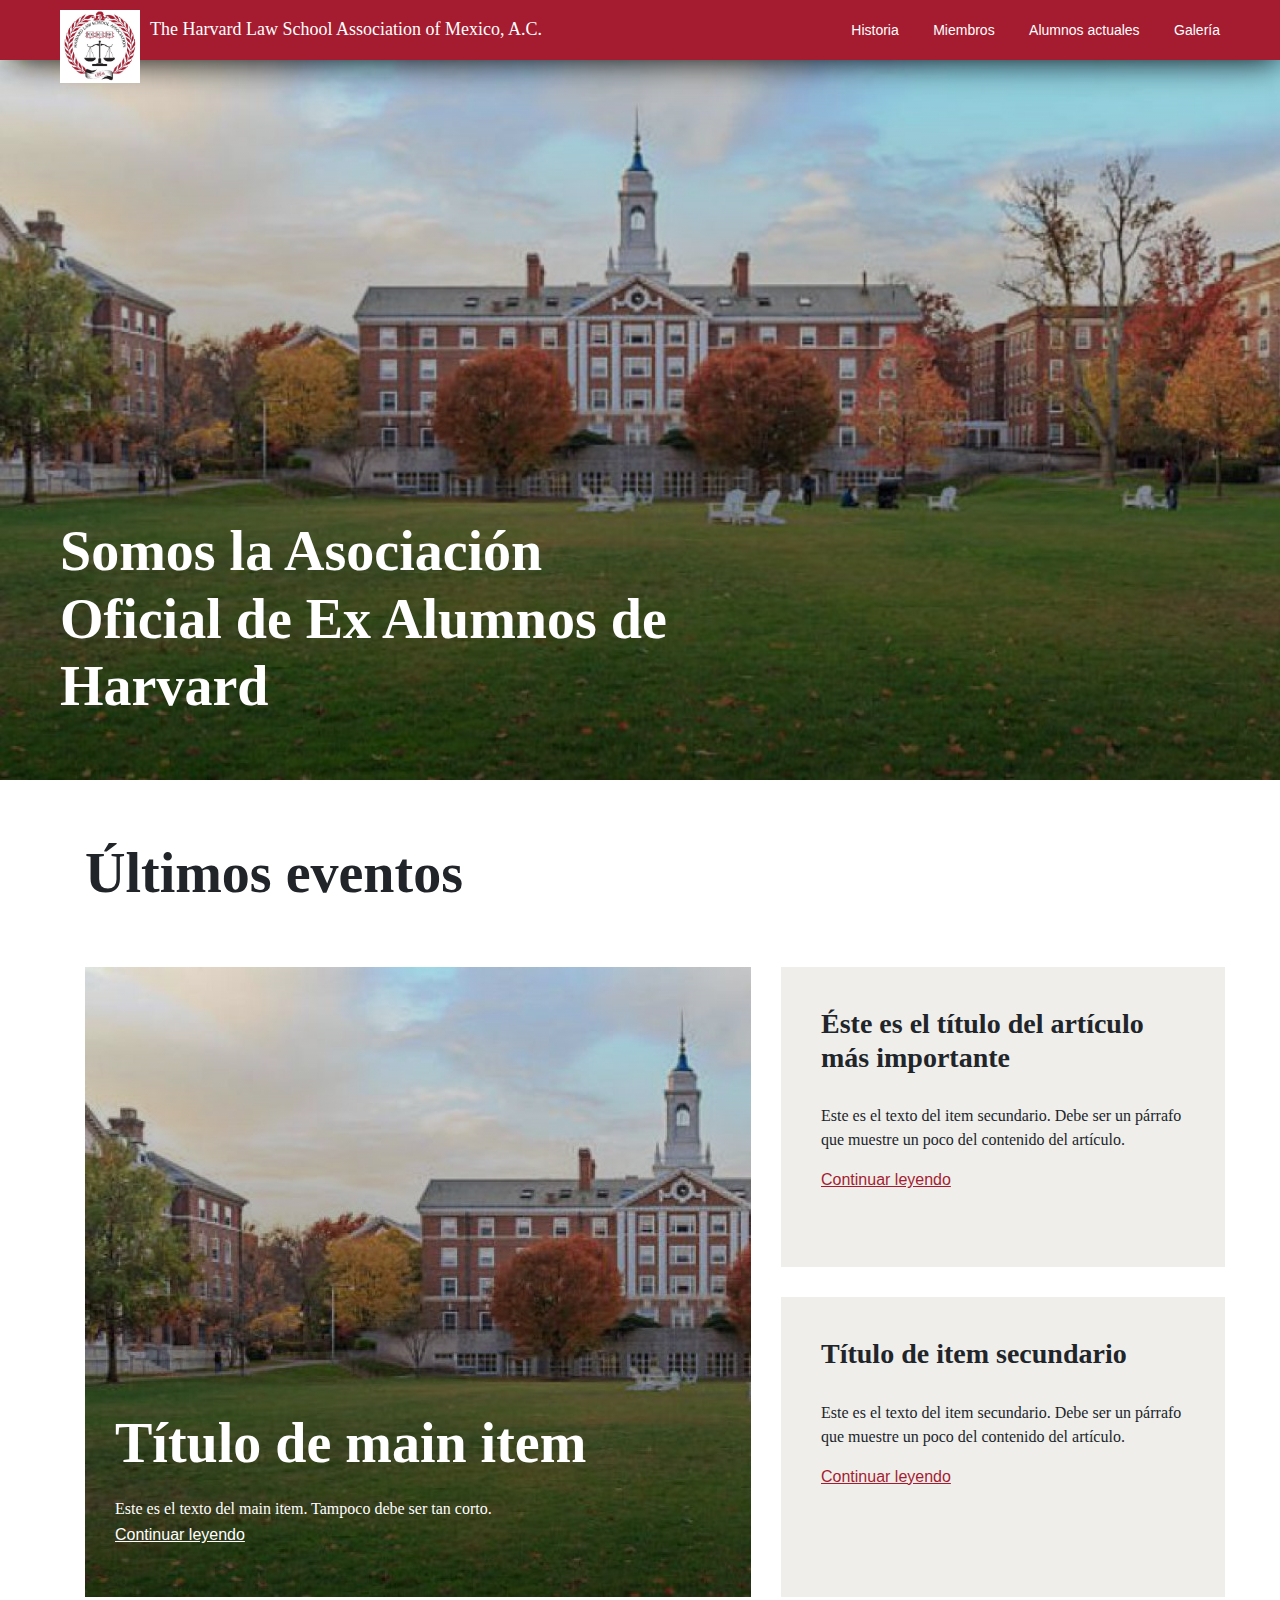
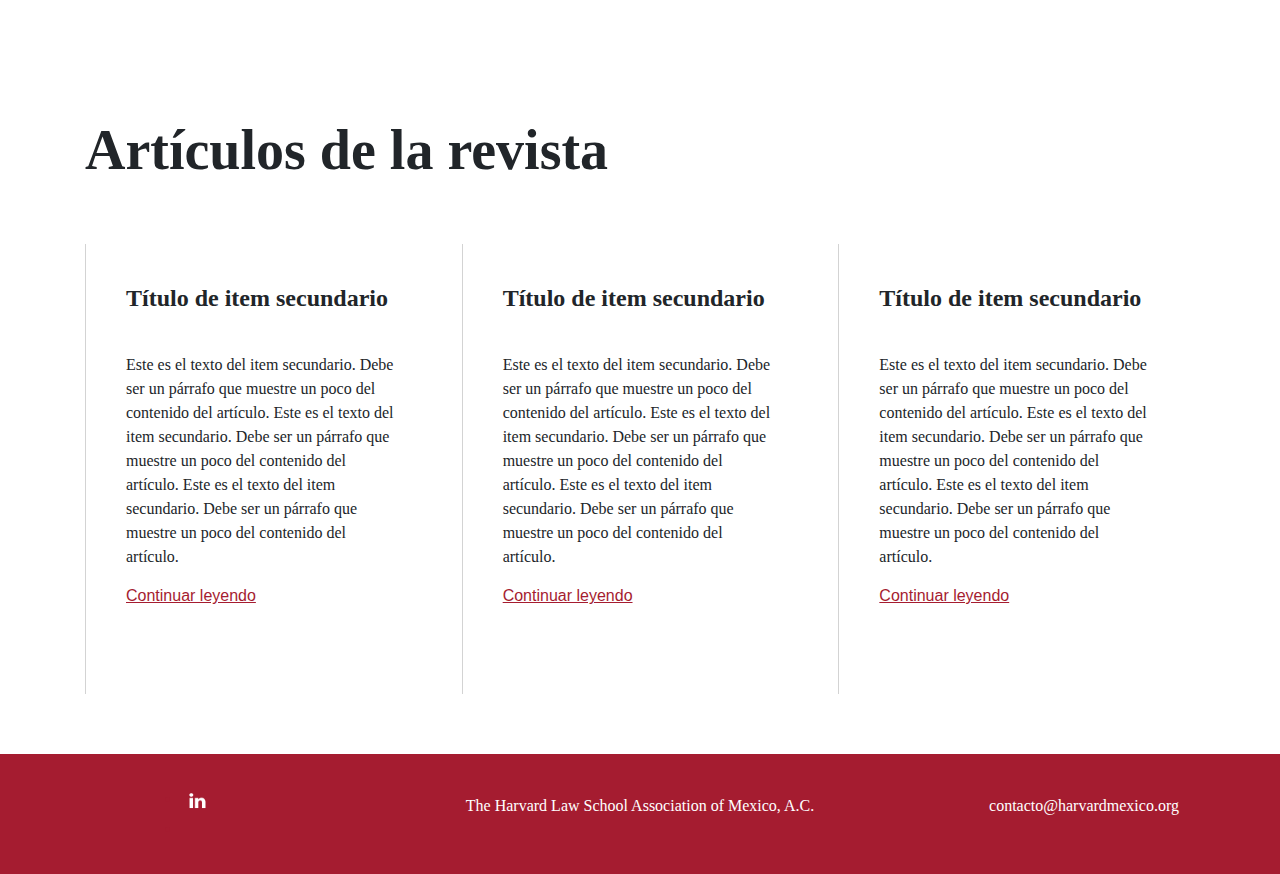
==== index.html @ 9f2e5a5d "Story view" ====
<!DOCTYPE html>
<html>
<head>
  <title>The Harvard Law School Association of Mexico, A.C.</title>
  <link rel="stylesheet" type="text/css" href="styles/bootstrap.css">
  <link rel="stylesheet" type="text/css" href="styles/styles.css">
</head>
<body>
  <header>
    <div class="logo">
      <div class="image"></div>
      <h6 class="logo-title">The Harvard Law School Association of Mexico, A.C.</h6>
    </div>
    <ul>
      <a href="">
        <li>Historia</li>
      </a>
      <a href="">
        <li>Miembros</li>
      </a>
      <a href="">
        <li>Alumnos actuales</li>
      </a>
      <a href="">
        <li>Galería</li>
      </a>
    </ul>
  </header>

  <section class="cover">
    <h1>Somos la Asociación Oficial de Ex Alumnos de Harvard</h1>
  </section>

  <section class="horizontal-container">
    <div class="container">
      <h1>Últimos eventos</h1>
      <div class="main-grid">
        <div class="main-item">
          <h1>Título de main item</h1>
          <p>Este es el texto del main item. Tampoco debe ser tan corto.</p>
          <a href="">Continuar leyendo</a>
        </div>
        <div class="item">
          <h3>Éste es el título del artículo más importante</h3>
          <p>
            Este es el texto del item secundario. Debe ser un párrafo que muestre un poco del contenido
            del artículo.
          </p>
          <a href="">Continuar leyendo</a>
        </div>
        <div class="item">
          <h3>Título de item secundario</h3>
          <p>
            Este es el texto del item secundario. Debe ser un párrafo que muestre un poco del contenido
            del artículo.
          </p>
          <a href="">Continuar leyendo</a>
        </div>
      </div>
    </div>
  </section>

  <section class="horizontal-container">
    <div class="container">
      <h1>Artículos de la revista</h1>
      <div class="subsite-grid">
        <div class="item">
          <h4>Título de item secundario</h4>
          <p>
            Este es el texto del item secundario. Debe ser un párrafo que muestre un poco del contenido
              del artículo. Este es el texto del item secundario. Debe ser un párrafo que muestre un poco del contenido
              del artículo. Este es el texto del item secundario. Debe ser un párrafo que muestre un poco del contenido
            del artículo.
          </p>
          <a href="">Continuar leyendo</a>
        </div>
        <div class="item">
          <h4>Título de item secundario</h4>
          <p>
            Este es el texto del item secundario. Debe ser un párrafo que muestre un poco del contenido
              del artículo. Este es el texto del item secundario. Debe ser un párrafo que muestre un poco del contenido
              del artículo. Este es el texto del item secundario. Debe ser un párrafo que muestre un poco del contenido
            del artículo.
          </p>
          <a href="">Continuar leyendo</a>
        </div>
        <div class="item">
          <h4>Título de item secundario</h4>
          <p>
              Este es el texto del item secundario. Debe ser un párrafo que muestre un poco del contenido
              del artículo. Este es el texto del item secundario. Debe ser un párrafo que muestre un poco del contenido
              del artículo. Este es el texto del item secundario. Debe ser un párrafo que muestre un poco del contenido
            del artículo.
          </p>
          <a href="">Continuar leyendo</a>
        </div>
      </div>
    </div>
  </section>

  <footer>
    <div class="container footer-container">
      <div class="item">
        <ul class="socials">
          <a href="">
            <li id="linked-in"></li>
          </a>
          <a href="">
            <li></li>
          </a>
        </ul>
      </div>
      <div class="item">
        <p>The Harvard Law School Association of Mexico, A.C.</p>
      </div>
      <div class="item">
        <p>contacto@harvardmexico.org</p>
      </div>
    </div>
  </footer>
</body>
</html>
---- styles/styles.css ----
* {
  margin: 0;
  padding: 0;
}

footer {
  background-color: #a51c30;
  display: grid;
  height: 120px;
  width: 100%;
}

header {
  background-color: #a51c30;
  box-shadow: 5px 5px 35px -5px black;
  display: grid;
  grid-template-columns: 490px auto;
  height: 60px;
  padding: 0 60px;
  position: relative;
  width: 100%;
  z-index: 10;
}

header ul {
  align-self: center;
  justify-self: end;
  list-style: none;
  margin: 0;
}

header a {
  text-decoration: none;
}

header li {
  color: white;
  display: inline;
  font-size: 14px;
  margin-left: 30px;
}

header .image {
  background-image: url(../images/hlsm-logo.png);
  height: 70px;
  position: absolute;
  top: 10px;
  width: 80px;
  height: 80px;
  background-size: contain;
  background-repeat: no-repeat;
  padding: 10px;
}

header .logo {
  display: grid;
  position: relative;
}

header .logo-title {
  align-self: center;
  color: white;
  font-family: "Hoefler Text A","Hoefler Text B",serif;
  font-size: 18px;
  margin: 0;
  margin-left: 90px;
}

a {
  color: #a51c30;
  text-decoration: underline;
}

a:hover {
  color: #a51c30;
}

h1, h2, h3, h4 {
  margin-bottom: 60px;
  font-family: "Hoefler Text A","Hoefler Text B",serif;
  font-weight: bold;
}

h1 {
  font-size: 3.5rem;
}

p {
  font-family: Georgia, serif;
}

.cover {
  background: linear-gradient(rgba(0, 0, 0, 0.1), rgba(0,0,0,0.6)), url(../images/harvard.jpg);
  background-size: cover;
  height: 80vh;
  position: relative;
  width: 100%;
}

.cover h1 {
  color: white;
  position: absolute;
  bottom: 0;
  width: 50%;
  left: 60px;
}

.horizontal-container {
  padding: 60px 0;
}

/* Grids*/

.main-grid {
  display: grid;
  grid-template-columns: 60% 40%;
  grid-template-rows: 1fr 1fr;
  grid-row-gap: 30px;
  grid-column-gap: 30px;
}

.main-grid .main-item {
  background: linear-gradient(rgba(0, 0, 0, 0.1), rgba(0,0,0,0.6)), url(../images/harvard.jpg);
  grid-row-start: 1;
  grid-row-end: 3;
  position: relative;
}

.main-item h1 {
  position: absolute;
  bottom: 60px;
  color: white;
  left: 30px;
}

.main-item p {
  position: absolute;
  bottom: 60px;
  color: white;
  left: 30px;
}

.main-item a {
  position: absolute;
  color: white;
  left: 30px;
  bottom: 50px;
  text-decoration: underline;
}

.main-grid .item {
  background-color: #efeeeb;
  height: 300px;
  padding: 40px;
}

.main-grid .item h3 {
  margin-bottom: 30px;
}

.main-item img {
  height: 100%;
  object-fit: cover;
  width: 100%;
}

.subsite-grid {
  display: grid;
  grid-template-columns: 1fr 1fr 1fr;
  grid-column-gap: 20px;
}

.subsite-grid .item {
  height: 450px;
  padding: 40px;
  border-left: 1px solid lightgray;
}

.subsite-grid .item h4 {
  margin-bottom: 40px;
}

.subsite-grid .item p {
  max-height: 215px;
}

/* Footer */

.footer-container {
  color: white;
  display: grid;
  grid-template-columns: 20% 60% 20%;
}

.footer-container .item {
  align-self: center;
  justify-self: center;
}

.footer-container .socials {
  margin: 0;
  display: grid;
}

#linked-in {
  background-image: url(../images/linked-in-logo.png);
  width: 30px;
  height: 30px;
  background-size: cover;
}


/* Story View */

.story .cover {
  height: 60vh;
}
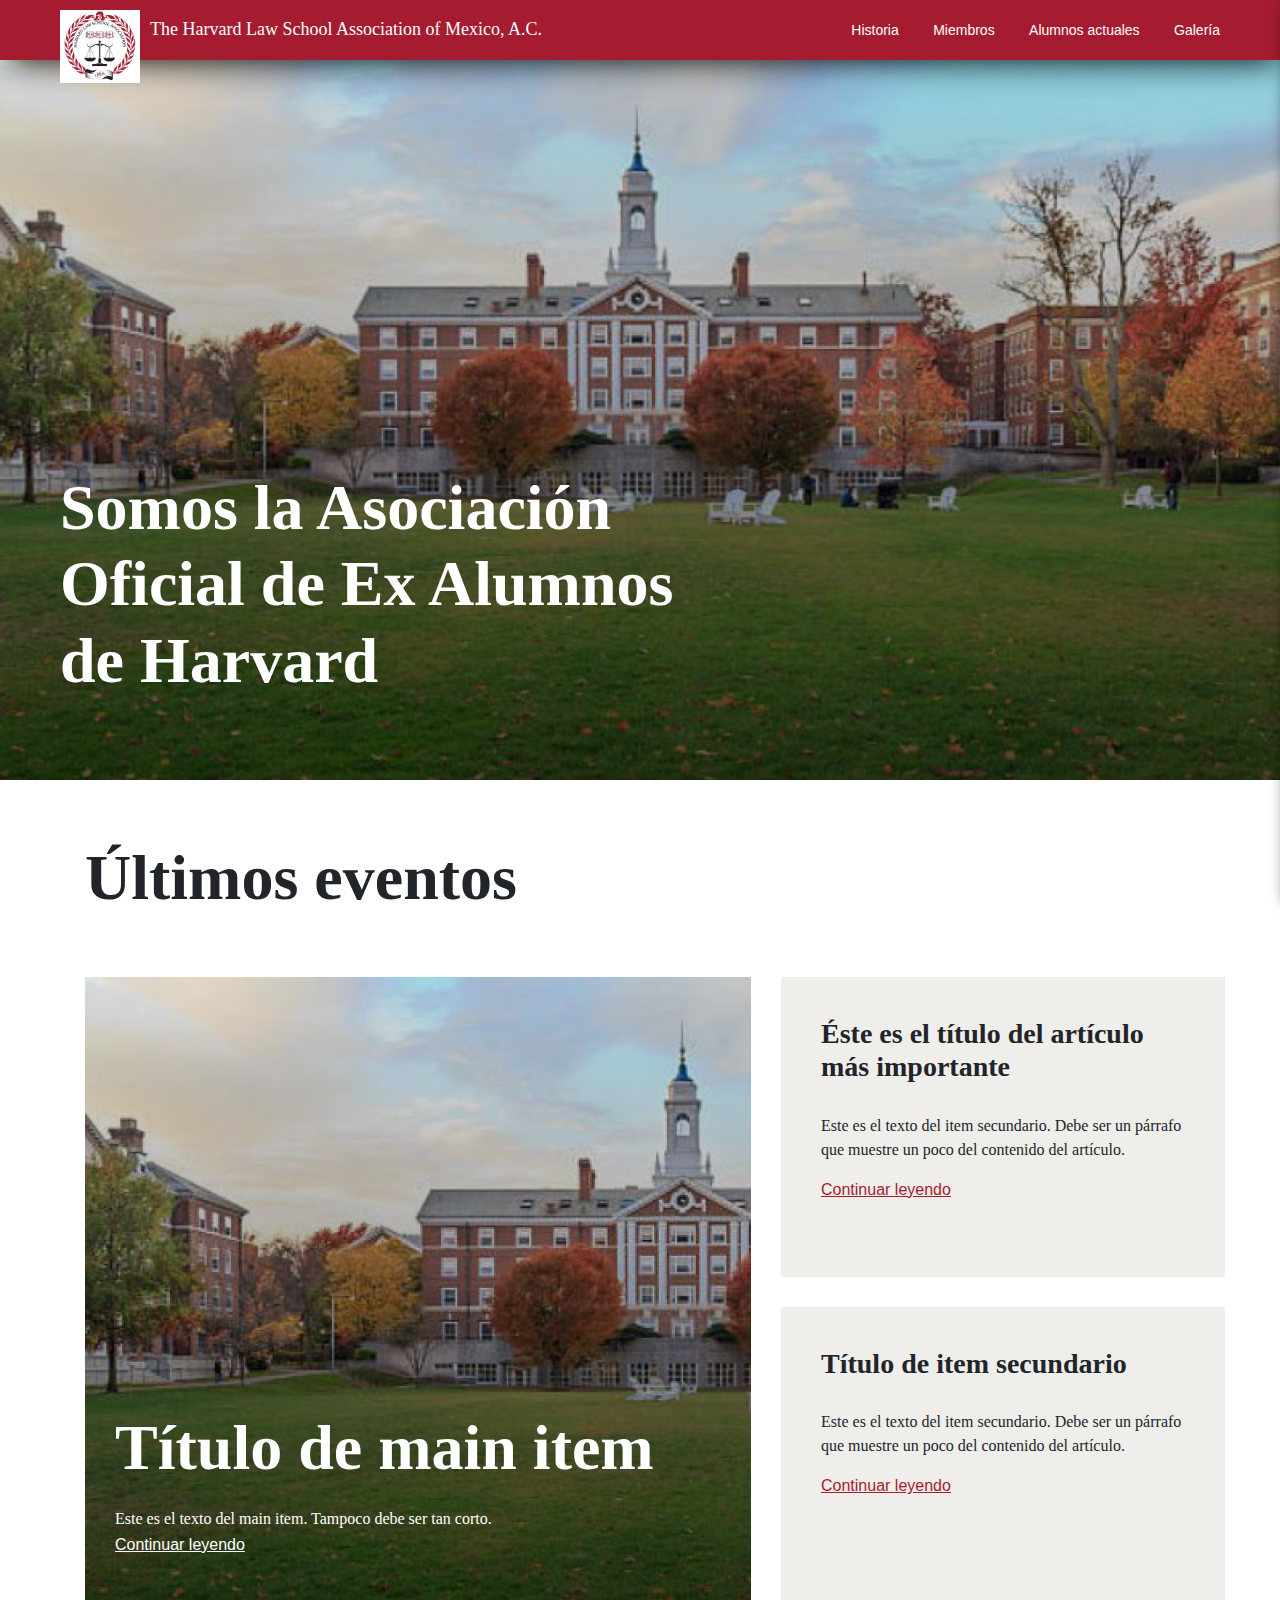
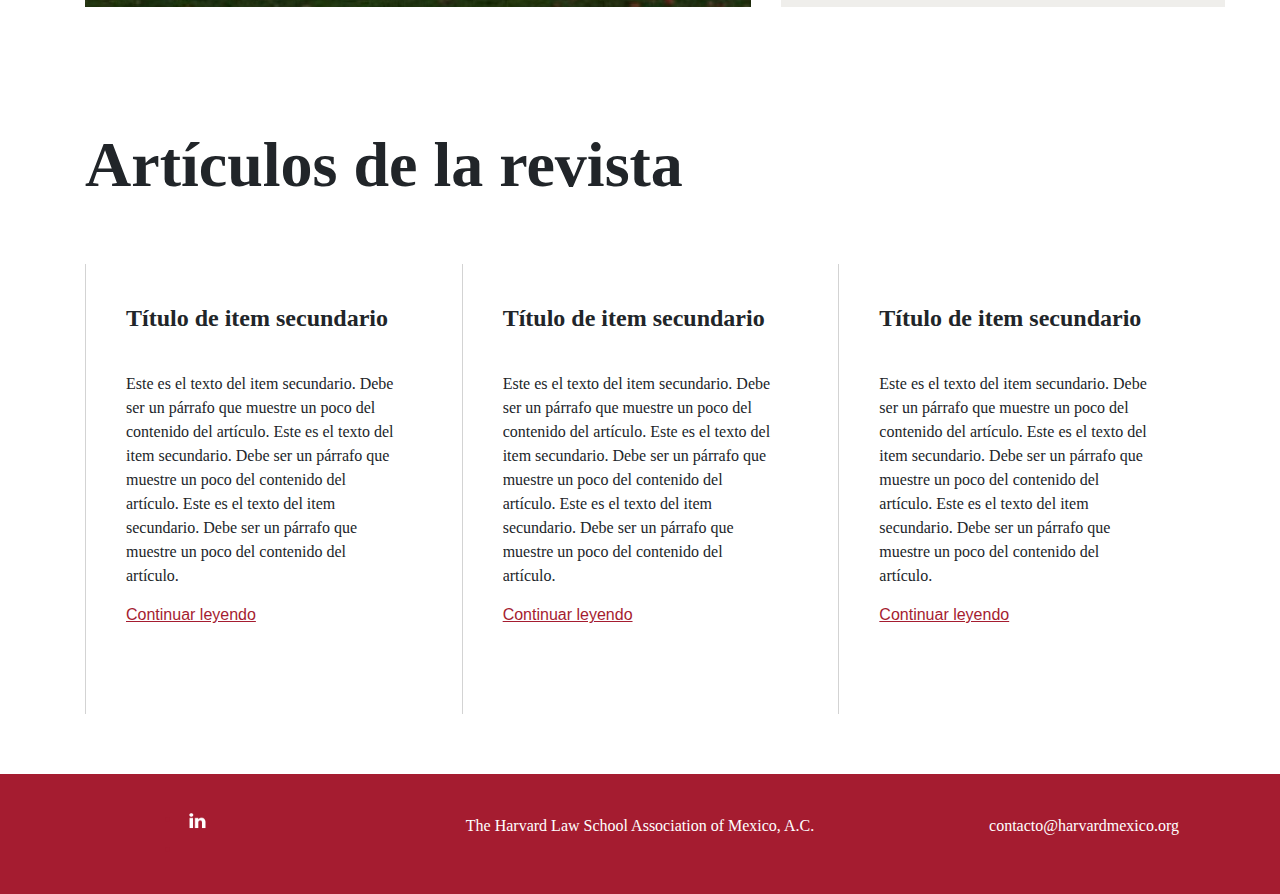
==== commit a1d9250b: "Side menu" ====
--- a/index.html
+++ b/index.html
@@ -4,6 +4,8 @@
   <title>The Harvard Law School Association of Mexico, A.C.</title>
   <link rel="stylesheet" type="text/css" href="styles/bootstrap.css">
   <link rel="stylesheet" type="text/css" href="styles/styles.css">
+  <script src="javascripts/jquery.js"></script>
+  <script src="javascripts/main.js"></script>
 </head>
 <body>
   <header>
@@ -25,7 +27,26 @@
         <li>Galería</li>
       </a>
     </ul>
+    <img src="images/hamburger-icon.png" alt="" class="menu-icon">
   </header>
+
+  <aside>
+    <img src="images/close-icon.png" alt="" class="close-icon">
+    <ul>
+      <a href="">
+        <li>Historia</li>
+      </a>
+      <a href="">
+        <li>Miembros</li>
+      </a>
+      <a href="">
+        <li>Alumnos actuales</li>
+      </a>
+      <a href="">
+        <li>Galería</li>
+      </a>
+    </ul>
+  </aside>
 
   <section class="cover">
     <h1>Somos la Asociación Oficial de Ex Alumnos de Harvard</h1>
--- a/styles/styles.css
+++ b/styles/styles.css
@@ -38,6 +38,7 @@
   display: inline;
   font-size: 14px;
   margin-left: 30px;
+  font-family: "Whitney SSm A","Whitney SSm B", sans-serif;
 }
 
 header .image {
@@ -66,6 +67,41 @@
   margin-left: 90px;
 }
 
+aside {
+  width: 350px;
+  display: block;
+  position: fixed;
+  z-index: 100;
+  height: 100vh;
+  top: 0;
+  right: -360px;
+  background-color: #a51c30;
+  box-shadow: -5px 5px 15px -3px black;
+  transition: all 0.5s;
+}
+
+aside.shown {
+  right: 0;;
+}
+
+aside ul {
+  list-style: none;
+  margin-top: 60px;
+}
+
+aside li {
+  color: white;
+  padding-left: 50px;
+  margin-bottom: 40px;
+}
+
+aside img {
+  position: absolute;
+  width: 30px;
+  right: 30px;
+  top: 20px;
+}
+
 a {
   color: #a51c30;
   text-decoration: underline;
@@ -75,18 +111,22 @@
   color: #a51c30;
 }
 
-h1, h2, h3, h4 {
-  margin-bottom: 60px;
+h1, h2, h3, h4, h5 {
+  margin-bottom: 0;
   font-family: "Hoefler Text A","Hoefler Text B",serif;
   font-weight: bold;
 }
 
 h1 {
-  font-size: 3.5rem;
+  font-size: 4em;
 }
 
 p {
   font-family: Georgia, serif;
+}
+
+.menu-icon {
+  display: none;
 }
 
 .cover {
@@ -100,13 +140,17 @@
 .cover h1 {
   color: white;
   position: absolute;
-  bottom: 0;
+  bottom: 80px;
   width: 50%;
   left: 60px;
 }
 
 .horizontal-container {
   padding: 60px 0;
+}
+
+.horizontal-container h1 {
+  margin-bottom: 60px;
 }
 
 /* Grids*/
@@ -182,6 +226,81 @@
 
 .subsite-grid .item p {
   max-height: 215px;
+  overflow: hidden;
+}
+
+.magazine-grid {
+  display: grid;
+  grid-template-columns: 300px auto;
+  grid-column-gap: 50px;
+}
+
+.magazine-grid .magazine-item {
+  display: grid;
+  height: 400px;
+  width: 300px;
+  background-color: #efeeeb;
+  margin-bottom: 50px;
+  box-shadow: 5px 5px 10px -4px grey;
+}
+
+.magazine-grid .magazine-item h4 {
+  grid-row-start: 1;
+  grid-column-start: 1;
+  align-self: center;
+  justify-self: center;
+}
+
+.magazine-grid .magazine-item::after {
+  grid-row-start: 1;
+  grid-column-start: 1;
+  content: '';
+  width: 80%;
+  height: 85%;
+  display: block;
+  align-self: center;
+  border: 1px solid gray;
+  justify-self: center;
+}
+
+.magazine-grid .articles-list {
+  list-style: none;
+}
+
+.articles-list a {
+  text-decoration: none;
+}
+
+.articles-list h4 {
+  color: black;
+}
+
+.articles-list h5 {
+  color: gray;
+}
+
+.articles-list li {
+  margin-bottom: 40px;
+  padding-left: 30px;
+  border-left: 2px solid gray;
+}
+
+/* Sections */
+
+.section-title {
+  margin-bottom: 100px !important;
+  position: relative;
+}
+
+.section-title::after {
+  display: block;
+  content: '';
+  width: 100px;
+  height: 10px;
+  background-color: rgba(90,90,90,0.15);
+  position: absolute;
+  bottom: -15px;
+  left: -20px;
 }
 
 /* Footer */
@@ -214,4 +333,180 @@
 
 .story .cover {
   height: 60vh;
+}
+
+/* Members */
+
+.members img {
+  object-fit: cover;
+  width: 200px;
+  height: 200px;
+  position: absolute;
+  z-index: 2;
+}
+
+.members img::after {
+  content: '';
+}
+
+.profile-container {
+  position: relative;
+  display: grid;
+  height: 220px;
+  grid-template-columns: 32% 68%;
+  margin-bottom: 60px;
+}
+
+.profile-container * {
+  margin-bottom: 20px;
+}
+
+.profile-container .img-back-frame {
+  display: block;
+  width: 200px;
+  height: 200px;
+  position: absolute;
+  border: 3px solid lightgray;
+  left: 20px;
+  top: 20px;
+  z-index: 1;
+}
+
+.profile-container .profile-info {
+  grid-column-start: 2;
+}
+
+.profile-container .profile-info h4 {
+  color: #bbbbbb;
+}
+
+.social-media-icons {
+  list-style: none;
+}
+
+.social-media-icons li img {
+  width: 20px;
+  height: 20px;
+  display: inline-block;
+  position: relative;
+}
+
+.social-media-icons li {
+  display: inline;
+  margin-right: 20px;
+}
+
+.profile-grid {
+  display: flex;
+  flex-wrap: wrap;
+  justify-content: space-between;
+}
+
+.profile-cell {
+  width: 300px;
+  height: 500px;
+  margin-bottom: 20px;
+  margin-right: 20px;
+  display: flex;
+  flex-direction: column;
+}
+
+.profile-cell img {
+  position: relative;
+  width: 250px;
+}
+
+.profile-cell * {
+  margin-bottom: 20px;
+} 
+
+.profile-cell h4::after {
+  content: '';
+  width: 70%;
+  height: 2px;
+  background-color: #a51c30;
+  display: block;
+  margin-top: 10px;
+}
+
+/*  Event  */
+
+.event {
+  display: grid;
+  grid-template-columns: 55% 45%;
+  grid-column-gap: 40px;
+}
+
+.event-image img {
+  object-fit: cover;
+  width: 100%;
+}
+
+.event-info h1 {
+  margin-bottom: 0;
+}
+
+.event-info h5 {
+  margin-bottom: 60px;
+  color: gray;
+  font-weight: 100;
+}
+
+
+/* MOBILE VIEW  */
+
+@media (min-width: 320px) and (max-width:991px) {
+/* @media only screen
+and (min-device-width: 320px) 
+and (max-device-width: 991px) { */
+  footer {
+    height: auto;
+  }
+
+  .footer-container {
+    grid-template-columns: 100%;
+    padding: 20px 0;
+  }
+
+  .cover {
+    height: 60vh;
+  }
+  
+  .cover h1 {
+    width: 70%;
+  }
+  .main-grid {
+    grid-template-columns: 100%;
+    grid-template-rows: 1fr 1fr 1fr 1fr;
+  }
+
+  .subsite-grid {
+    grid-template-columns: 100%;
+    grid-template-rows: 300px;
+  }
+
+  .subsite-grid .item {
+    height: 300px;
+  }
+}
+
+/*  MOBILE HEADER VIEW  */
+
+@media (max-width:1014px) {
+  header ul {
+    display: none;
+  }
+
+  header {
+    padding: 0 40px 0 60px;
+  }
+
+  .menu-icon {
+    display: block;
+    object-fit: cover;
+    width: 30px;
+    height: 30px;
+    align-self: center;
+    justify-self: end;
+  }
 }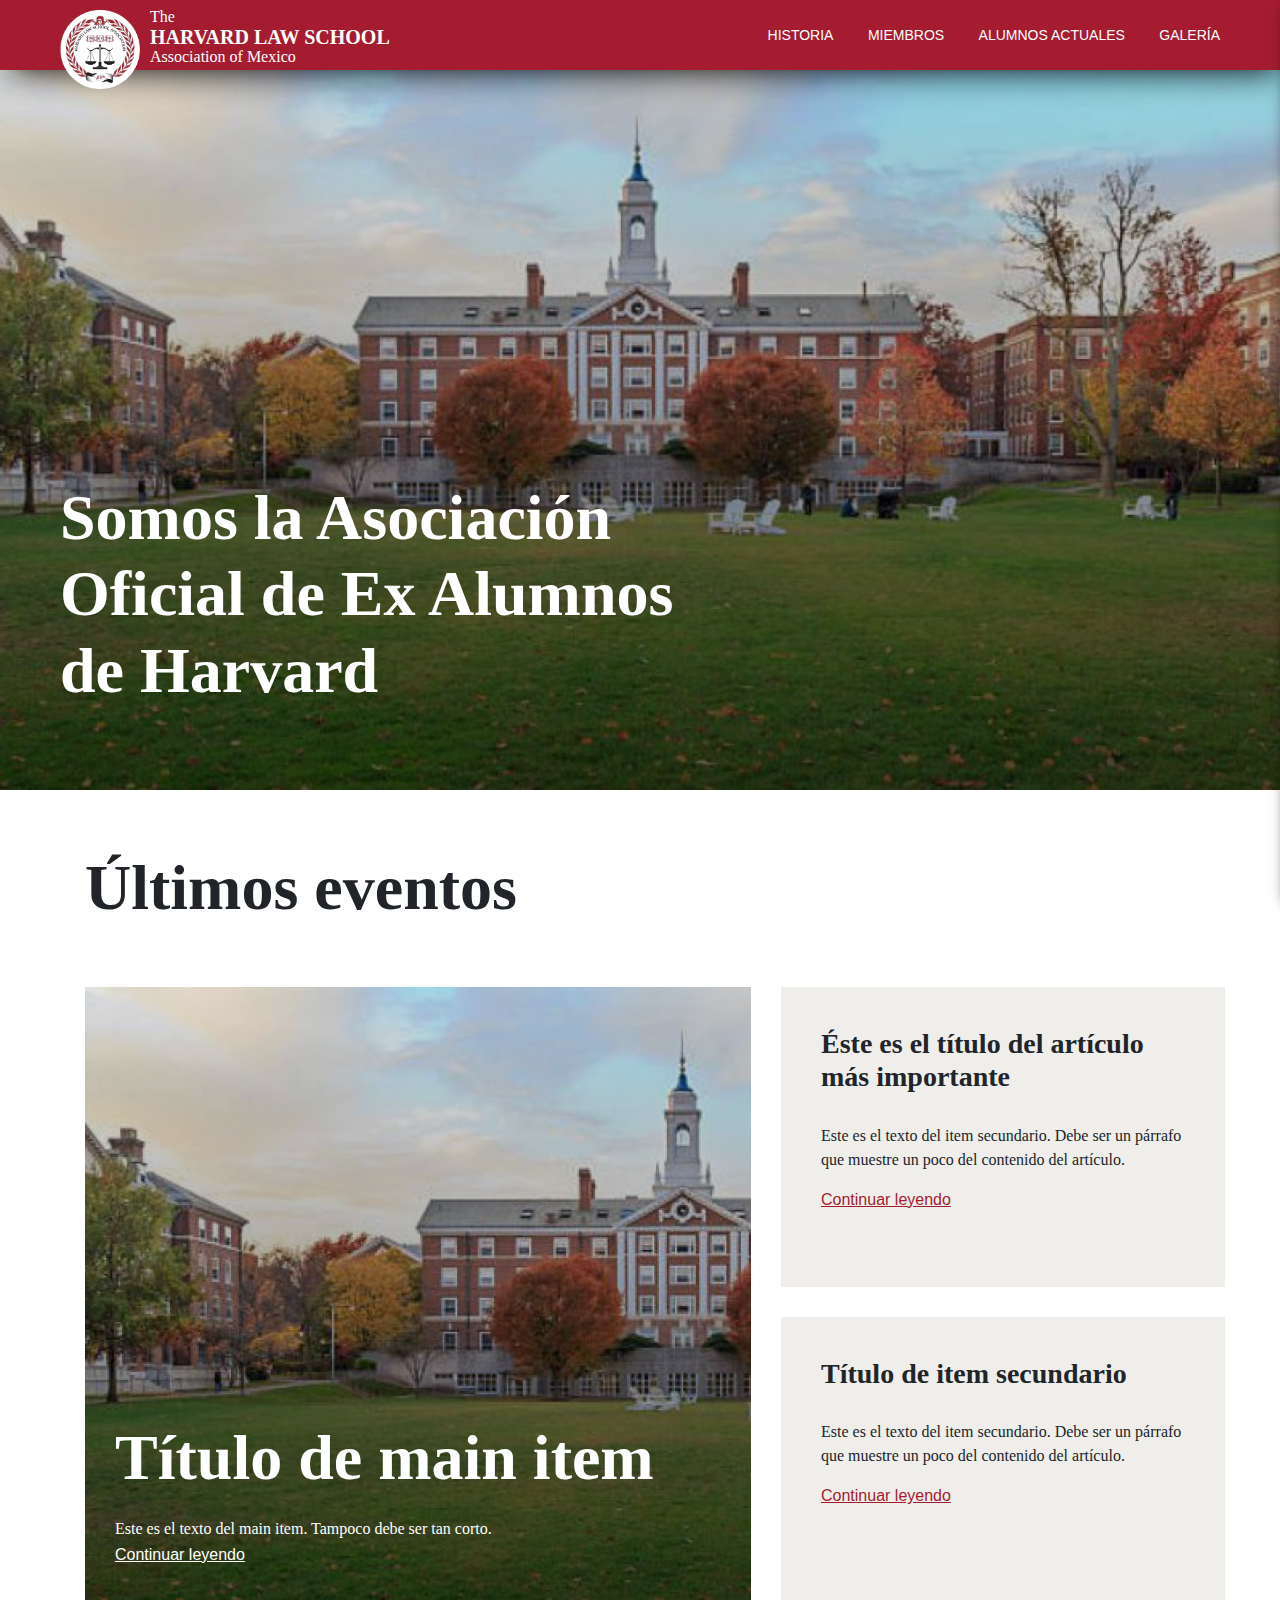
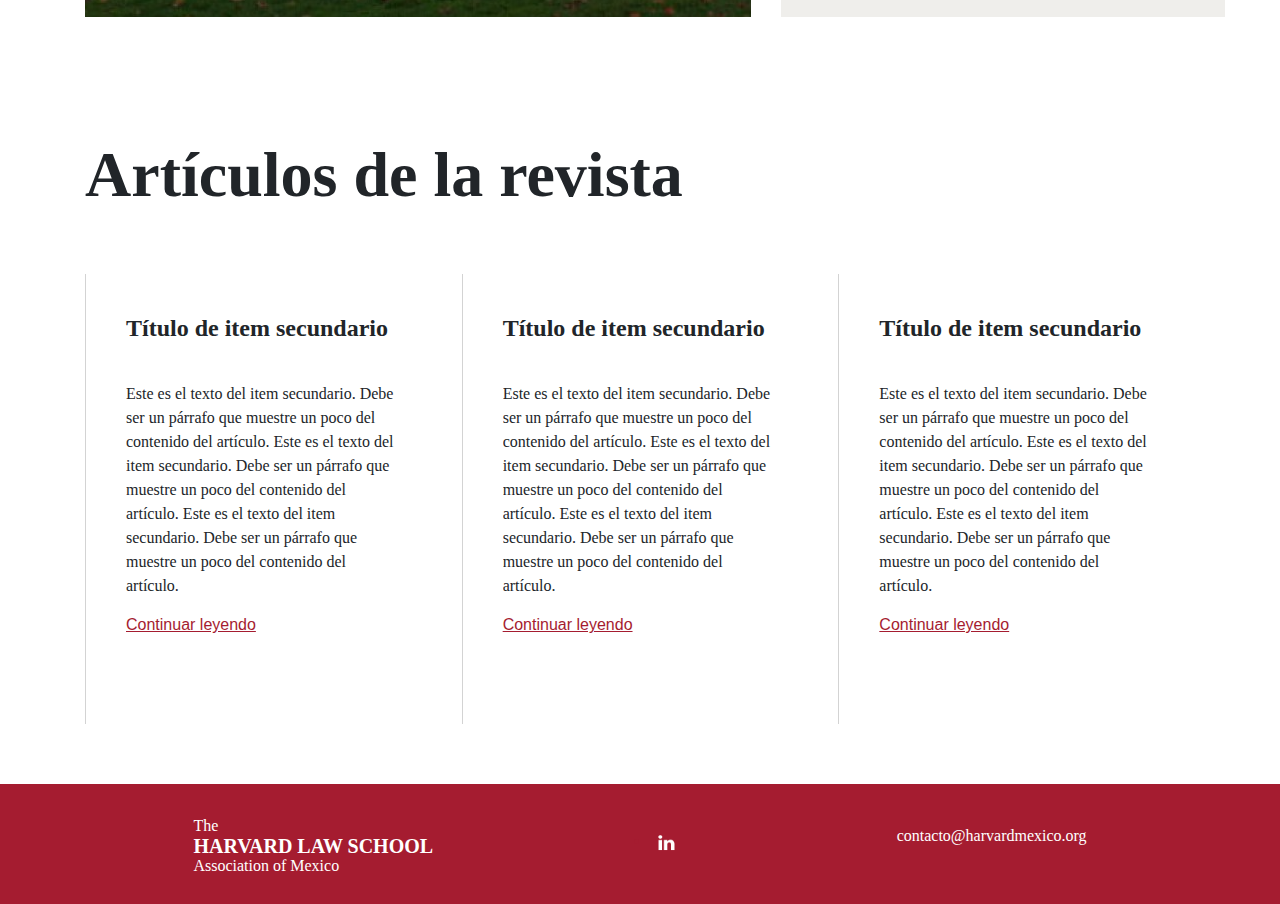
==== commit 01ddf596: "Correct mobile header" ====
--- a/index.html
+++ b/index.html
@@ -6,44 +6,70 @@
   <link rel="stylesheet" type="text/css" href="styles/styles.css">
   <script src="javascripts/jquery.js"></script>
   <script src="javascripts/main.js"></script>
+
+  <meta name="HandheldFriendly" content="true">
+  <meta name="viewport" content="width=device-width, initial-scale=1, maximum-scale=1, user-scalable=0">
+  <meta http-equiv="X-UA-Compatible" content="IE=11">
+  <meta charset="utf-8">
 </head>
 <body>
   <header>
-    <div class="logo">
+    <a class="logo" href="index.html">
       <div class="image"></div>
-      <h6 class="logo-title">The Harvard Law School Association of Mexico, A.C.</h6>
-    </div>
+      <div class="logo-title-grid">
+        <p class="logo-title">The</p>
+        <h5>
+          HARVARD LAW SCHOOL
+        </h5>
+        <p>
+          Association of Mexico
+        </p>
+      </div>
+    </a>
     <ul>
-      <a href="">
-        <li>Historia</li>
+      <a href="story.html">
+        <li>HISTORIA</li>
+      </a>
+      <a href="members.html">
+        <li>MIEMBROS</li>
+      </a>
+      <a href="alumni.html">
+        <li>ALUMNOS ACTUALES</li>
       </a>
       <a href="">
-        <li>Miembros</li>
-      </a>
-      <a href="">
-        <li>Alumnos actuales</li>
-      </a>
-      <a href="">
-        <li>Galería</li>
+        <li>GALERÍA</li>
       </a>
     </ul>
-    <img src="images/hamburger-icon.png" alt="" class="menu-icon">
+    <img src="images/hamburger-icon.png" alt="" id="menu-icon">
   </header>
 
   <aside>
     <img src="images/close-icon.png" alt="" class="close-icon">
     <ul>
-      <a href="">
-        <li>Historia</li>
+      <a href="index.html">
+        <li class="sidebar-logo">
+          <div class="logo-title-grid">
+            <p class="logo-title">The</p>
+            <h5>
+              HARVARD LAW SCHOOL
+            </h5>
+            <p>
+              Association of Mexico
+            </p>
+          </div>
+        </li>
+      </a>
+      <a href="story.html">
+        <li>HISTORIA</li>
+      </a>
+      <a href="members.html">
+        <li>MIEMBROS</li>
+      </a>
+      <a href="alumni.html">
+        <li>ALUMNOS ACTUALES</li>
       </a>
       <a href="">
-        <li>Miembros</li>
-      </a>
-      <a href="">
-        <li>Alumnos actuales</li>
-      </a>
-      <a href="">
-        <li>Galería</li>
+        <li>GALERÍA</li>
       </a>
     </ul>
   </aside>
@@ -59,7 +85,7 @@
         <div class="main-item">
           <h1>Título de main item</h1>
           <p>Este es el texto del main item. Tampoco debe ser tan corto.</p>
-          <a href="">Continuar leyendo</a>
+          <a href="event.html">Continuar leyendo</a>
         </div>
         <div class="item">
           <h3>Éste es el título del artículo más importante</h3>
@@ -121,19 +147,24 @@
 
   <footer>
     <div class="container footer-container">
+      <div class="logo-title-grid item">
+        <p class="logo-title">The</p>
+        <h5>
+          HARVARD LAW SCHOOL
+        </h5>
+        <p>
+          Association of Mexico
+        </p>
+      </div>
+
       <div class="item">
         <ul class="socials">
           <a href="">
             <li id="linked-in"></li>
           </a>
-          <a href="">
-            <li></li>
-          </a>
         </ul>
       </div>
-      <div class="item">
-        <p>The Harvard Law School Association of Mexico, A.C.</p>
-      </div>
+      
       <div class="item">
         <p>contacto@harvardmexico.org</p>
       </div>
--- a/styles/styles.css
+++ b/styles/styles.css
@@ -1,3 +1,7 @@
+html {
+  overflow-x: hidden;
+}
+
 * {
   margin: 0;
   padding: 0;
@@ -10,12 +14,16 @@
   width: 100%;
 }
 
+footer .logo-title-grid {
+  margin: 0;
+}
+
 header {
   background-color: #a51c30;
   box-shadow: 5px 5px 35px -5px black;
   display: grid;
   grid-template-columns: 490px auto;
-  height: 60px;
+  height: 70px;
   padding: 0 60px;
   position: relative;
   width: 100%;
@@ -53,18 +61,14 @@
   padding: 10px;
 }
 
+header .logo-title-grid {
+  margin-left: 90px;
+}
+
+
 header .logo {
   display: grid;
   position: relative;
-}
-
-header .logo-title {
-  align-self: center;
-  color: white;
-  font-family: "Hoefler Text A","Hoefler Text B",serif;
-  font-size: 18px;
-  margin: 0;
-  margin-left: 90px;
 }
 
 aside {
@@ -86,19 +90,24 @@
 
 aside ul {
   list-style: none;
-  margin-top: 60px;
+  margin: 60px 50px 0 50px;
 }
 
 aside li {
-  color: white;
-  padding-left: 50px;
-  margin-bottom: 40px;
+  border-bottom: 1px solid white;
+  color: white;
+  padding: 15px 0;
+}
+
+aside li.sidebar-logo {
+  border: none;
 }
 
 aside img {
-  position: absolute;
-  width: 30px;
-  right: 30px;
+  position: absolute !important;
+  width: 30px !important;
+  height: 30px !important;
+  right: 30px !important;
   top: 20px;
 }
 
@@ -125,7 +134,7 @@
   font-family: Georgia, serif;
 }
 
-.menu-icon {
+#menu-icon {
   display: none;
 }
 
@@ -208,6 +217,18 @@
   width: 100%;
 }
 
+.logo-title-grid {
+  align-self: center;
+  color: white;
+  display: grid;
+  grid-template-columns: 100%;
+  grid-template-rows: 20px 20px 20px;
+}
+
+.logo-title-grid * {
+  margin: 0;
+}
+
 .subsite-grid {
   display: grid;
   grid-template-columns: 1fr 1fr 1fr;
@@ -233,6 +254,7 @@
   display: grid;
   grid-template-columns: 300px auto;
   grid-column-gap: 50px;
+  margin-bottom: 50px;
 }
 
 .magazine-grid .magazine-item {
@@ -308,7 +330,7 @@
 .footer-container {
   color: white;
   display: grid;
-  grid-template-columns: 20% 60% 20%;
+  grid-template-columns: auto auto auto;
 }
 
 .footer-container .item {
@@ -345,20 +367,23 @@
   z-index: 2;
 }
 
-.members img::after {
-  content: '';
-}
-
 .profile-container {
   position: relative;
   display: grid;
-  height: 220px;
   grid-template-columns: 32% 68%;
-  margin-bottom: 60px;
+  margin-bottom: 40px;
+  width: 80%;
+  border-bottom: 1px solid lightgray;
+  padding-bottom: 30px;
+}
+
+.profile-container:last-child {
+  margin-bottom: 0;
+  border: none;
 }
 
 .profile-container * {
-  margin-bottom: 20px;
+  margin-bottom: 15px;
 }
 
 .profile-container .img-back-frame {
@@ -367,8 +392,8 @@
   height: 200px;
   position: absolute;
   border: 3px solid lightgray;
-  left: 20px;
-  top: 20px;
+  left: 15px;
+  top: 15px;
   z-index: 1;
 }
 
@@ -404,8 +429,8 @@
 
 .profile-cell {
   width: 300px;
-  height: 500px;
-  margin-bottom: 20px;
+  height: 450px;
+  margin-bottom: 50px;
   margin-right: 20px;
   display: flex;
   flex-direction: column;
@@ -413,7 +438,8 @@
 
 .profile-cell img {
   position: relative;
-  width: 250px;
+  width: 300px;
+  height: 250px;
 }
 
 .profile-cell * {
@@ -463,16 +489,24 @@
     height: auto;
   }
 
+  h1 {
+    font-size: 40px;
+  }
+
   .footer-container {
     grid-template-columns: 100%;
-    padding: 20px 0;
+    grid-row-gap: 10px;
+    padding: 20px 20px;
+    text-align: center;
   }
 
   .cover {
-    height: 60vh;
+    height: 75vh;
   }
   
   .cover h1 {
+    bottom: 20px;
+    left: 20px;
     width: 70%;
   }
   .main-grid {
@@ -482,31 +516,68 @@
 
   .subsite-grid {
     grid-template-columns: 100%;
-    grid-template-rows: 300px;
+    grid-template-rows: auto;
   }
 
   .subsite-grid .item {
-    height: 300px;
+    height: auto;
+  }
+
+  .profile-container {
+    width: 90%;
+    grid-template-columns: 100%;
+    grid-template-rows: 240px auto;
+    height: auto;
+  }
+
+  .profile-container  .profile-info {
+    grid-row-start: 2;
+    grid-column-start: 1;
+  }
+
+  .magazine-grid {
+    grid-template-columns: 100%;
+  }
+
+  .event {
+    grid-template-columns: 100%;
+  }
+
+  .event-image img {
+    margin-top: 30px;
   }
 }
 
 /*  MOBILE HEADER VIEW  */
 
-@media (max-width:1014px) {
+@media (max-width:1090px) {
   header ul {
     display: none;
   }
 
   header {
-    padding: 0 40px 0 60px;
-  }
-
-  .menu-icon {
+    padding: 0 30px;
+    grid-template-columns: auto auto;
+  }
+
+  header .image {
+    width: 65px;
+  }
+
+  #menu-icon {
+    cursor: pointer;
     display: block;
     object-fit: cover;
     width: 30px;
     height: 30px;
     align-self: center;
     justify-self: end;
+    position: relative;
+  }
+}
+
+@media (max-width: 640px) {
+  header .logo-title-grid {
+    display: none;
   }
 }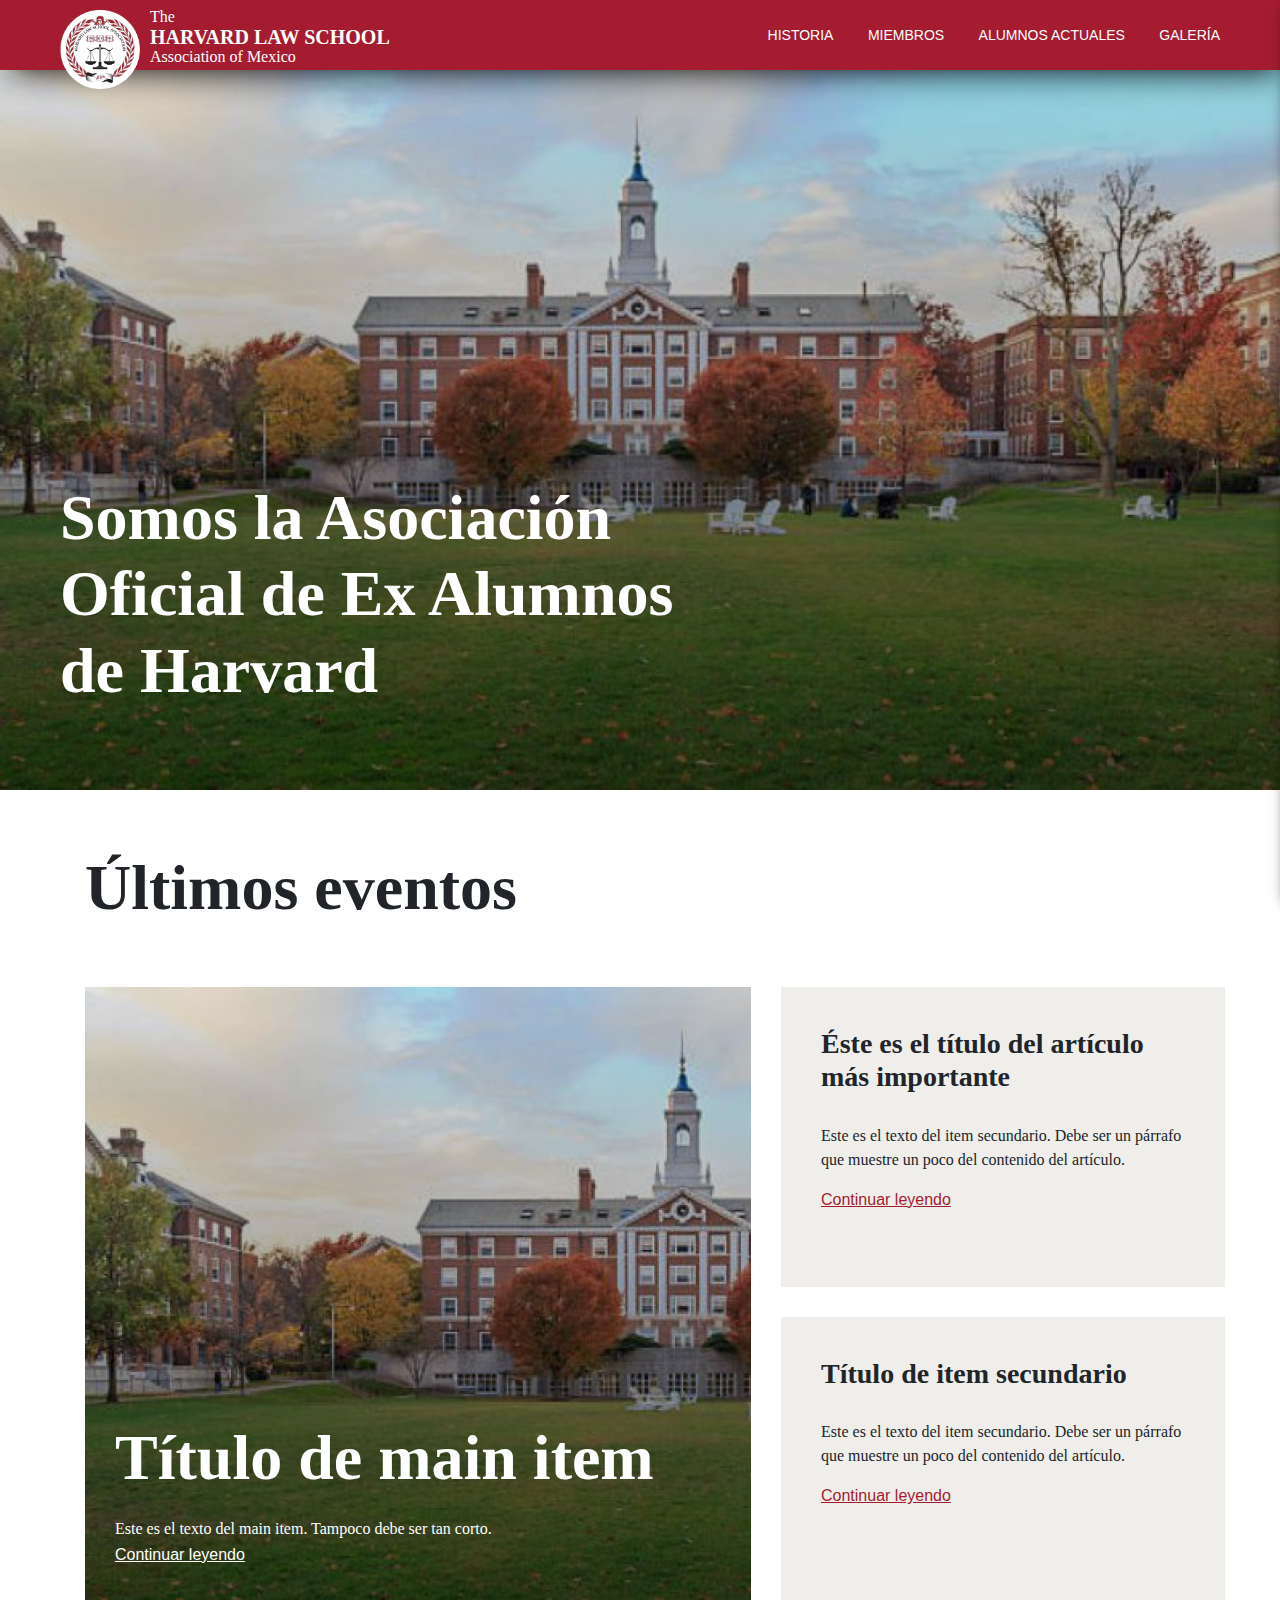
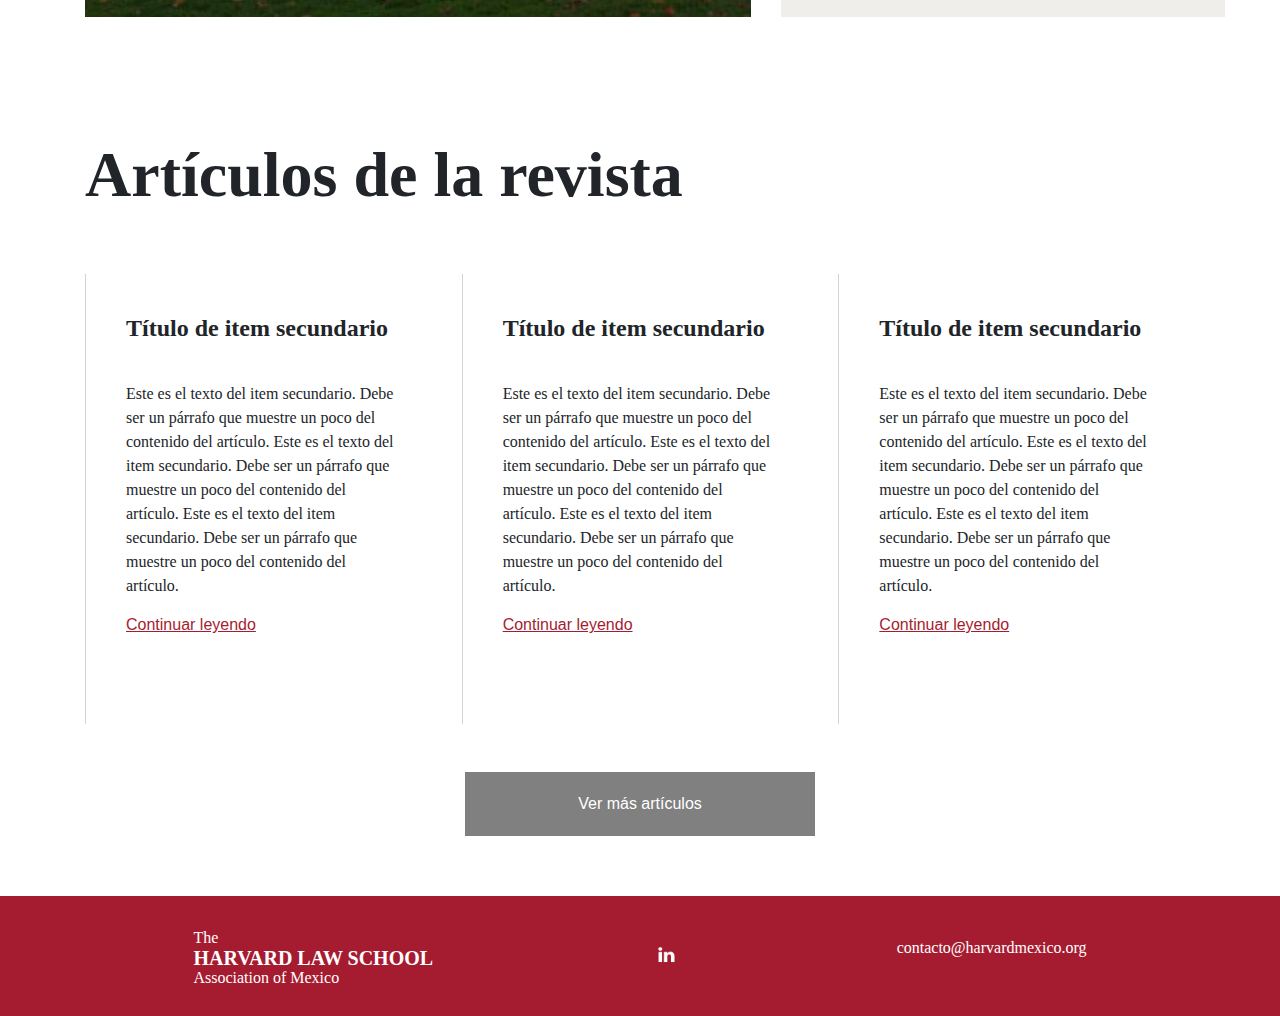
==== commit 9c8a5080: "Image gallery" ====
--- a/index.html
+++ b/index.html
@@ -142,6 +142,13 @@
           <a href="">Continuar leyendo</a>
         </div>
       </div>
+      <div class="row">
+        <div class="col-sm-4 offset-sm-4 text-center mt-5">
+          <a href="magazine.html" class="more-button">
+            Ver más artículos
+          </a>
+        </div>
+      </div>
     </div>
   </section>
 
--- a/styles/styles.css
+++ b/styles/styles.css
@@ -162,6 +162,21 @@
   margin-bottom: 60px;
 }
 
+.more-button {
+  background-color: gray;
+  color: white;
+  display: block;
+  padding: 20px;
+  text-decoration: none;
+  transition: all 0.5s;
+}
+
+.more-button:hover {
+  background-color: darkgray;
+  color: white;
+  text-decoration: none;
+}
+
 /* Grids*/
 
 .main-grid {
@@ -370,7 +385,7 @@
 .profile-container {
   position: relative;
   display: grid;
-  grid-template-columns: 32% 68%;
+  grid-template-columns: 30% 70%;
   margin-bottom: 40px;
   width: 80%;
   border-bottom: 1px solid lightgray;
@@ -580,4 +595,75 @@
   header .logo-title-grid {
     display: none;
   }
+}
+
+
+/* Image Gallery */
+
+.image-gallery {
+  position: relative;
+}
+
+.image-gallery__thumb {
+  margin-bottom: 20px;
+  width: 60%;
+}
+
+.image-gallery__thumb img {
+  height: 350px;
+  object-fit: cover;
+}
+
+.image-gallery__img-container img {
+  cursor: pointer;
+  object-fit: cover;
+  margin-right: 15px;
+}
+
+.slick-next:before {
+  color: lightgray;
+  font-size: 40px;
+}
+
+.prev-button,
+.next-button {
+  background-color: white;
+  bottom: 20px;
+  border-radius: 100%;
+  box-shadow: -2px 2px 16px 0px grey;
+  cursor: pointer;
+  height: 40px;
+  left: 20px;
+  position: absolute;
+  width: 40px;
+  z-index: 10;
+}
+
+.prev-button:before,
+.next-button:before {
+  color: gainsboro;
+  content: '<';
+  font-size: 25px;
+  left: 13px;
+  position: absolute;
+  top: 1px;
+}
+
+.next-button {
+  left: 80px;
+}
+
+.next-button:before {
+  content: '>';
+}
+
+@media (min-width: 320px) and (max-width:991px) {
+  .image-gallery__thumb {
+    width: 100%;
+  }
+
+  .next-button {
+    left: unset;
+    right: 20px;
+  }
 }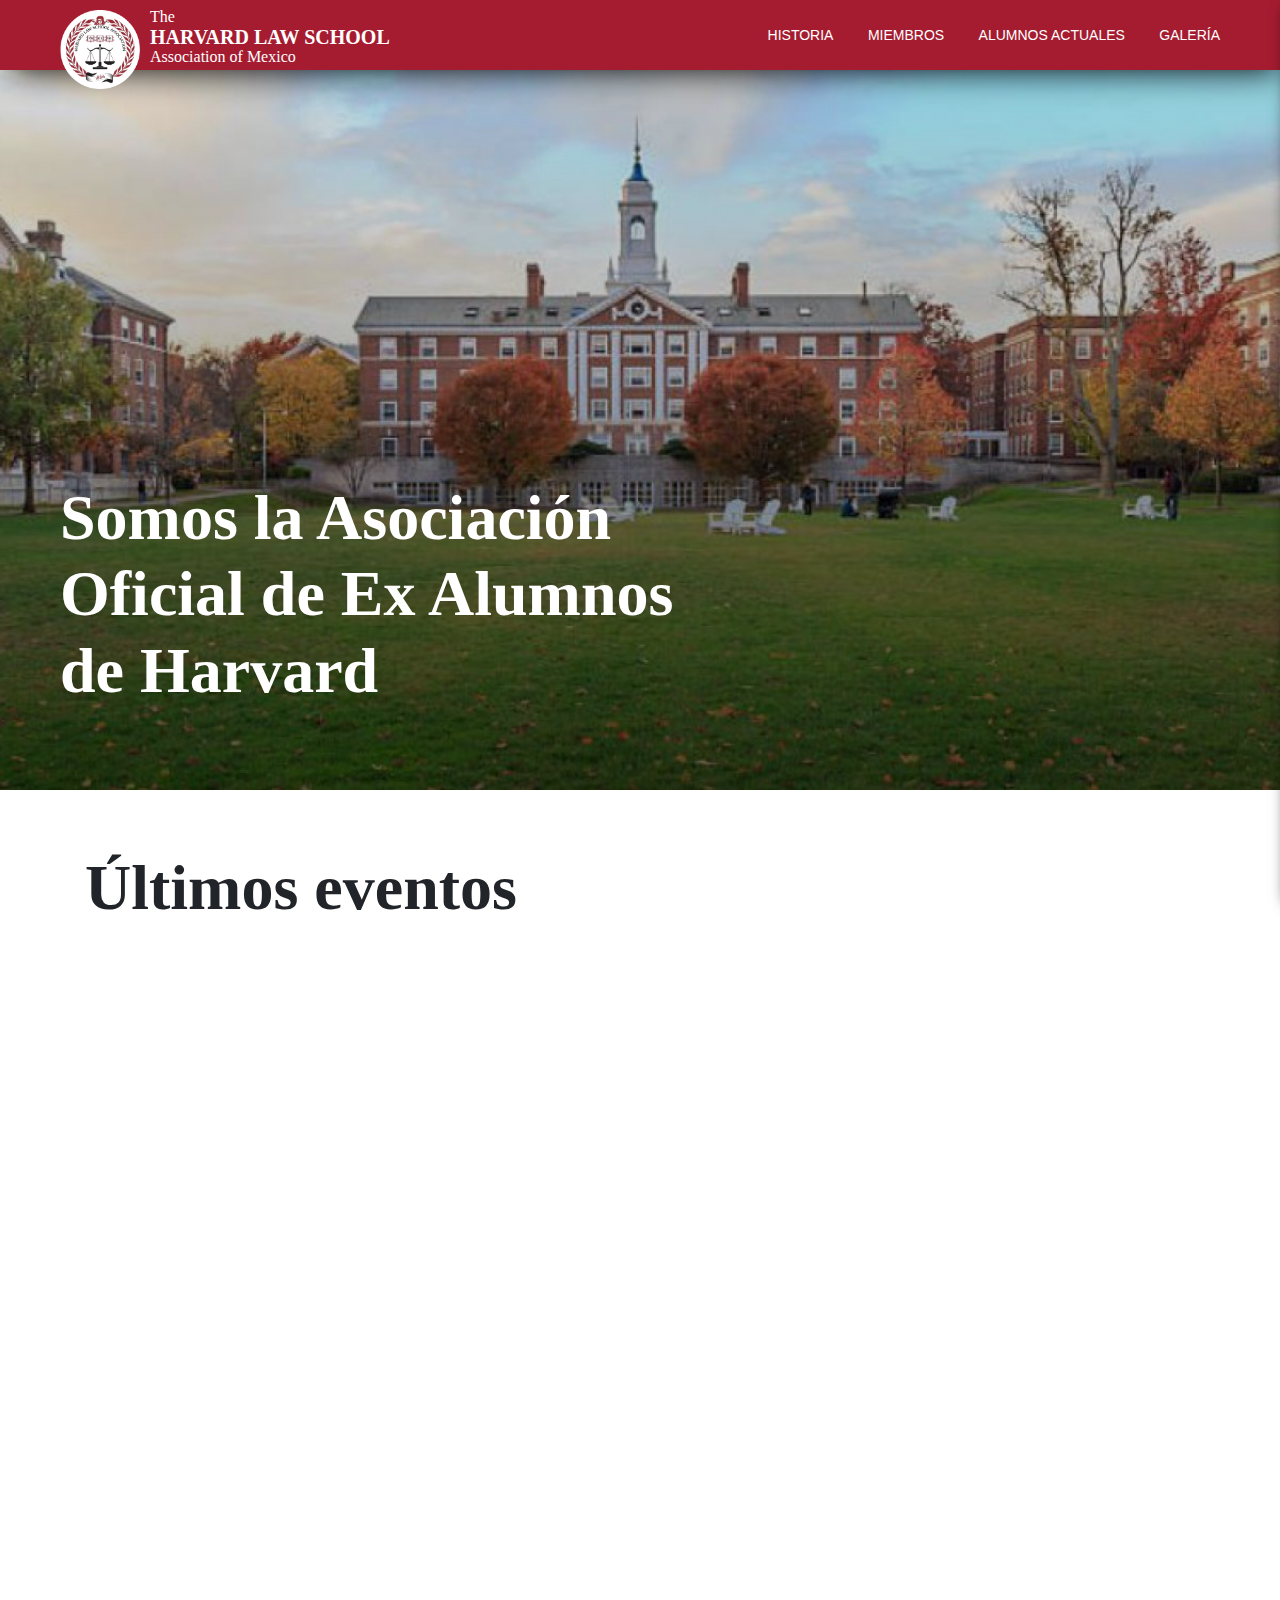
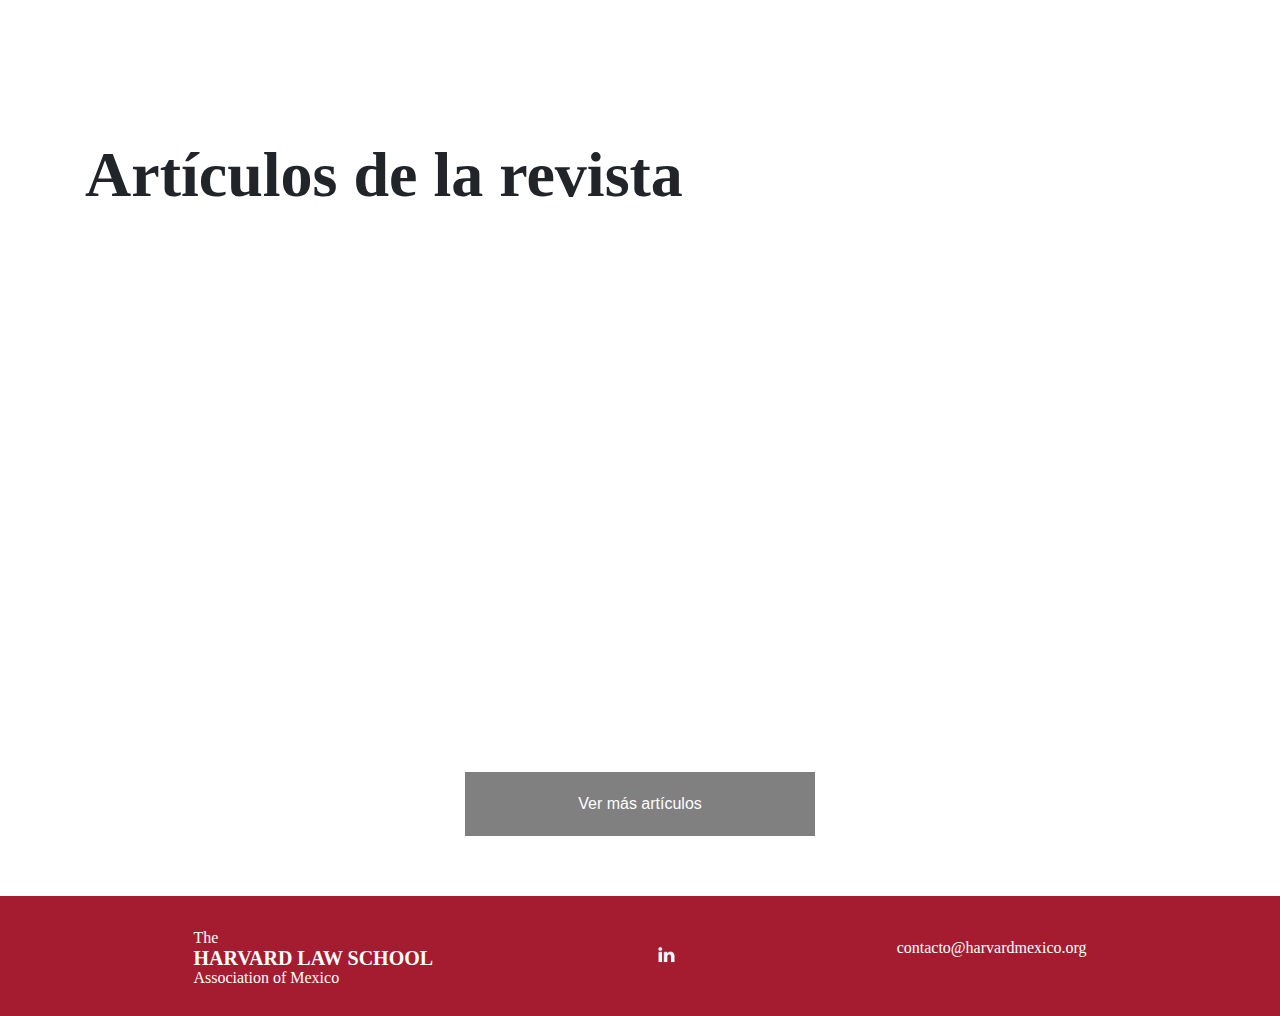
==== commit 208f7e11: "Animations" ====
--- a/index.html
+++ b/index.html
@@ -4,6 +4,7 @@
   <title>The Harvard Law School Association of Mexico, A.C.</title>
   <link rel="stylesheet" type="text/css" href="styles/bootstrap.css">
   <link rel="stylesheet" type="text/css" href="styles/styles.css">
+  <link rel="stylesheet" type="text/css" href="styles/animate.css">
   <script src="javascripts/jquery.js"></script>
   <script src="javascripts/main.js"></script>
 
@@ -80,7 +81,7 @@
 
   <section class="horizontal-container">
     <div class="container">
-      <h1>Últimos eventos</h1>
+      <h1 id="events-title">Últimos eventos</h1>
       <div class="main-grid">
         <div class="main-item">
           <h1>Título de main item</h1>
@@ -109,7 +110,7 @@
 
   <section class="horizontal-container">
     <div class="container">
-      <h1>Artículos de la revista</h1>
+      <h1 id="articles-title">Artículos de la revista</h1>
       <div class="subsite-grid">
         <div class="item">
           <h4>Título de item secundario</h4>
--- a/styles/styles.css
+++ b/styles/styles.css
@@ -93,9 +93,10 @@
   margin: 60px 50px 0 50px;
 }
 
-aside li {
+aside li:not(.sidebar-logo) {
   border-bottom: 1px solid white;
   color: white;
+  opacity: 0;
   padding: 15px 0;
 }
 
@@ -194,6 +195,10 @@
   position: relative;
 }
 
+.main-grid > * {
+  opacity: 0;
+}
+
 .main-item h1 {
   position: absolute;
   bottom: 60px;
@@ -251,9 +256,10 @@
 }
 
 .subsite-grid .item {
+  border-left: 1px solid lightgray;
   height: 450px;
+  opacity: 0;
   padding: 40px;
-  border-left: 1px solid lightgray;
 }
 
 .subsite-grid .item h4 {
